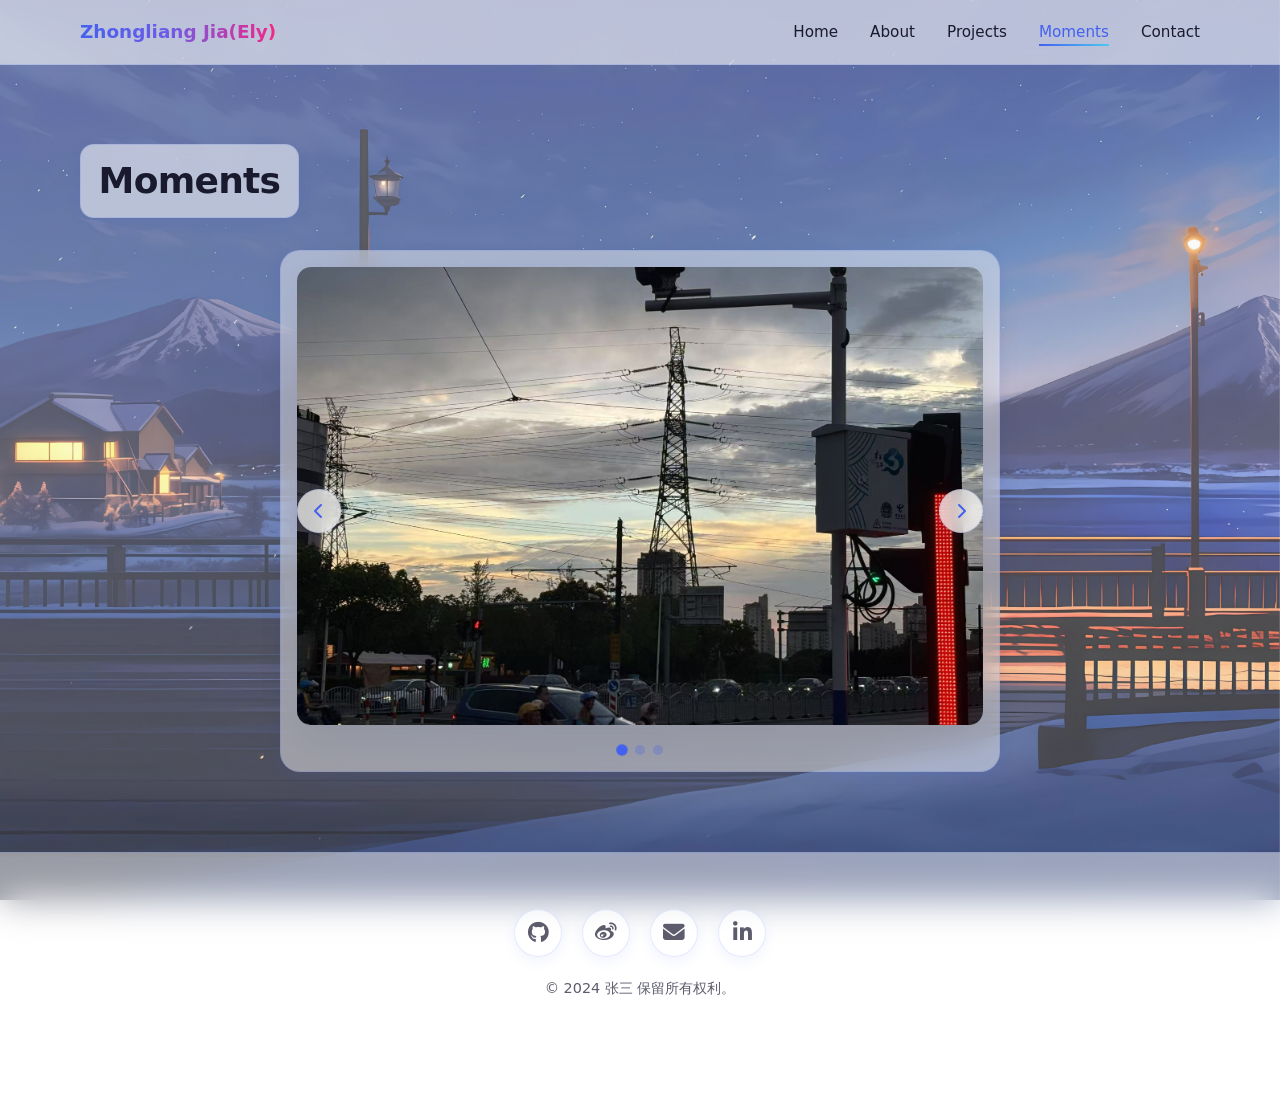
==== moments.html @ 8634ba76 "Add files via upload" ====
<!DOCTYPE html>
<html lang="zh-CN">
<head>
  <meta charset="UTF-8" />
  <meta name="viewport" content="width=device-width, initial-scale=1.0" />
  <title>我的瞬间 — 张三</title>
  <link rel="stylesheet" href="https://cdnjs.cloudflare.com/ajax/libs/font-awesome/6.5.1/css/all.min.css" crossorigin="anonymous" />
  <link rel="stylesheet" href="styles.css" />
</head>
<body>
  <header class="site-header" id="top">
    <nav class="nav-bar" aria-label="Main navigation">
      <a href="index.html" class="nav-brand">Zhongliang Jia(Ely)</a>
      <button type="button" class="nav-toggle" aria-expanded="false" aria-controls="nav-menu" aria-label="Open menu">
        <span class="nav-toggle-bar"></span>
        <span class="nav-toggle-bar"></span>
        <span class="nav-toggle-bar"></span>
      </button>
      <ul class="nav-links" id="nav-menu">
        <li><a href="index.html" class="nav-link">Home</a></li>
        <li><a href="about.html" class="nav-link">About</a></li>
        <li><a href="portfolio.html" class="nav-link">Projects</a></li>
        <li><a href="moments.html" class="nav-link" aria-current="page">Moments</a></li>
        <li><a href="contact.html" class="nav-link">Contact</a></li>
      </ul>
    </nav>
  </header>

  <main>
    <section class="section moments" id="moments" aria-labelledby="moments-title">
      <div class="container">
        <h2 id="moments-title" class="section-title reveal">Moments</h2>
        <div class="carousel reveal" data-carousel aria-roledescription="carousel">
          <div class="carousel-viewport">
            <div class="carousel-track" data-track>
              <figure class="carousel-slide is-active">
                <img src="瞬间1.jpg" alt="Moment 1" width="600" height="400" decoding="async" fetchpriority="high" />
              </figure>
              <figure class="carousel-slide">
                <img src="瞬间2.jpg" alt="Moment 2" width="600" height="400" loading="lazy" decoding="async" />
              </figure>
              <figure class="carousel-slide">
                <img src="瞬间3.jpg" alt="Moment 3" width="600" height="400" loading="lazy" decoding="async" />
              </figure>
            </div>
          </div>
          <button type="button" class="carousel-btn carousel-prev" data-carousel-prev aria-label="上一张">
            <i class="fa-solid fa-chevron-left" aria-hidden="true"></i>
          </button>
          <button type="button" class="carousel-btn carousel-next" data-carousel-next aria-label="下一张">
            <i class="fa-solid fa-chevron-right" aria-hidden="true"></i>
          </button>
          <div class="carousel-dots" data-carousel-dots role="tablist" aria-label="选择幻灯片"></div>
        </div>
      </div>
    </section>
  </main>

  <footer class="site-footer" id="contact">
    <div class="container footer-inner">
      <div class="social-links reveal">
        <a href="#" class="social-link" aria-label="GitHub"><i class="fa-brands fa-github" aria-hidden="true"></i></a>
        <a href="#" class="social-link" aria-label="微博"><i class="fa-brands fa-weibo" aria-hidden="true"></i></a>
        <a href="#" class="social-link" aria-label="邮箱"><i class="fa-solid fa-envelope" aria-hidden="true"></i></a>
        <a href="#" class="social-link" aria-label="LinkedIn"><i class="fa-brands fa-linkedin-in" aria-hidden="true"></i></a>
      </div>
      <p class="copyright">© 2024 张三 保留所有权利。</p>
    </div>
    <button type="button" class="back-to-top" id="backToTop" aria-label="回到顶部">
      <i class="fa-solid fa-arrow-up" aria-hidden="true"></i>
    </button>
  </footer>

  <script src="script.js"></script>
</body>
</html>
---- styles.css ----
/* ============================================
   个人主页 — 全局变量与基础样式
   ============================================ */
:root {
  --color-primary: #4361ee;
  --color-accent: #f72585;
  --color-accent-2: #4cc9f0;
  --color-text: #1a1a2e;
  --color-text-muted: #5c5c6d;
  --color-bg-start: #f8f9ff;
  --color-bg-end: #eef2ff;
  /* 半透明内容底（毛玻璃）；纯色卡片请改用此变量 */
  --color-card: rgba(255, 255, 255, 0.62);
  --glass-border: rgba(67, 97, 238, 0.14);
  --glass-blur: blur(14px);
  /* 全页背景图（雨天窗景等） */
  --page-bg-image: url("背景2.png");
  --shadow-sm: 0 4px 14px rgba(67, 97, 238, 0.08);
  --shadow-md: 0 12px 40px rgba(26, 26, 46, 0.1);
  --radius: 14px;
  --header-h: 64px;
  --font-sans: "Segoe UI", system-ui, -apple-system, BlinkMacSystemFont, sans-serif;
  --transition: 0.35s cubic-bezier(0.4, 0, 0.2, 1);
}

*,
*::before,
*::after {
  box-sizing: border-box;
}

html {
  scroll-behavior: smooth;
}

/* 底层：固定全屏背景图 */
body::before {
  content: "";
  position: fixed;
  inset: 0;
  z-index: -2;
  background-image: var(--page-bg-image);
  background-size: cover;
  background-position: center;
  background-repeat: no-repeat;
}

/* 浅色渐变遮罩：略提亮前景，背景图更透出来；若正文偏淡可再微调 */
body::after {
  content: "";
  position: fixed;
  inset: 0;
  z-index: -1;
  pointer-events: none;
  background: linear-gradient(
    165deg,
    rgba(248, 249, 255, 0.32) 0%,
    rgba(238, 242, 255, 0.26) 45%,
    rgba(255, 255, 255, 0.18) 100%
  );
}

body {
  margin: 0;
  font-family: var(--font-sans);
  font-size: 1rem;
  line-height: 1.65;
  color: var(--color-text);
  background: transparent;
  padding-top: var(--header-h);
  min-height: 100vh;
}

img {
  max-width: 100%;
  height: auto;
  display: block;
}

a {
  color: var(--color-primary);
  text-decoration: none;
}

a:hover {
  text-decoration: underline;
}

.container {
  width: min(1120px, 92vw);
  margin-inline: auto;
}

.section {
  padding: clamp(3rem, 8vw, 5rem) 0;
}

.section-title {
  font-size: clamp(1.75rem, 4vw, 2.25rem);
  font-weight: 700;
  margin: 0 0 2rem;
  color: var(--color-text);
  letter-spacing: -0.02em;
  display: inline-block;
  padding: 0.4rem 1.1rem;
  background: rgba(255, 255, 255, 0.55);
  backdrop-filter: var(--glass-blur);
  -webkit-backdrop-filter: var(--glass-blur);
  border-radius: var(--radius);
  border: 1px solid var(--glass-border);
  box-shadow: var(--shadow-sm);
}

/* ========== 卡片（半透明 + 毛玻璃） ========== */
.card {
  background: var(--color-card);
  backdrop-filter: var(--glass-blur);
  -webkit-backdrop-filter: var(--glass-blur);
  border-radius: var(--radius);
  box-shadow: var(--shadow-sm);
  padding: clamp(1.25rem, 4vw, 2rem);
  border: 1px solid var(--glass-border);
}

/* ========== A. 固定导航栏 ========== */
.site-header {
  position: fixed;
  top: 0;
  left: 0;
  right: 0;
  z-index: 1000;
  background: rgba(255, 255, 255, 0.58);
  backdrop-filter: blur(16px);
  -webkit-backdrop-filter: blur(16px);
  border-bottom: 1px solid var(--glass-border);
}

.nav-bar {
  width: min(1120px, 92vw);
  margin: 0 auto;
  height: var(--header-h);
  display: flex;
  align-items: center;
  justify-content: space-between;
}

.nav-brand {
  font-weight: 700;
  font-size: 1.15rem;
  text-decoration: none;
  background: linear-gradient(100deg, var(--color-primary) 0%, #6c5ce7 45%, var(--color-accent) 100%);
  -webkit-background-clip: text;
  background-clip: text;
  color: transparent;
  -webkit-text-fill-color: transparent;
}

.nav-brand:hover {
  background: linear-gradient(100deg, var(--color-accent) 0%, var(--color-primary) 100%);
  -webkit-background-clip: text;
  background-clip: text;
  color: transparent;
  -webkit-text-fill-color: transparent;
  text-decoration: none;
}

.nav-links {
  list-style: none;
  margin: 0;
  padding: 0;
  display: flex;
  gap: clamp(0.75rem, 3vw, 2rem);
  align-items: center;
}

.nav-link {
  color: var(--color-text);
  font-weight: 500;
  font-size: 0.95rem;
  text-decoration: none;
  position: relative;
  padding: 0.35rem 0;
}

.nav-link::after {
  content: "";
  position: absolute;
  left: 0;
  bottom: 0;
  width: 0;
  height: 2px;
  background: linear-gradient(90deg, var(--color-primary), var(--color-accent-2));
  transition: width var(--transition);
}

.nav-link:hover {
  color: var(--color-primary);
  text-decoration: none;
}

.nav-link:hover::after {
  width: 100%;
}

.nav-link[aria-current="page"] {
  color: var(--color-primary);
}

.nav-link[aria-current="page"]::after {
  width: 100%;
}

/* 移动端菜单按钮 */
.nav-toggle {
  display: none;
  flex-direction: column;
  justify-content: center;
  gap: 6px;
  width: 44px;
  height: 44px;
  padding: 0;
  border: none;
  background: transparent;
  cursor: pointer;
  border-radius: 8px;
}

.nav-toggle-bar {
  display: block;
  width: 22px;
  height: 2px;
  background: var(--color-text);
  margin-inline: auto;
  transition: transform var(--transition), opacity var(--transition);
}

.nav-toggle[aria-expanded="true"] .nav-toggle-bar:nth-child(1) {
  transform: translateY(8px) rotate(45deg);
}

.nav-toggle[aria-expanded="true"] .nav-toggle-bar:nth-child(2) {
  opacity: 0;
}

.nav-toggle[aria-expanded="true"] .nav-toggle-bar:nth-child(3) {
  transform: translateY(-8px) rotate(-45deg);
}

@media (max-width: 768px) {
  .nav-toggle {
    display: flex;
  }

  .nav-links {
    position: fixed;
    top: var(--header-h);
    left: 0;
    right: 0;
    flex-direction: column;
    align-items: stretch;
    gap: 0;
    padding: 1rem;
    background: rgba(255, 255, 255, 0.62);
    backdrop-filter: blur(18px);
    -webkit-backdrop-filter: blur(18px);
    border-bottom: 1px solid var(--glass-border);
    box-shadow: var(--shadow-sm);
    transform: translateY(-120%);
    opacity: 0;
    visibility: hidden;
    transition: transform var(--transition), opacity var(--transition), visibility var(--transition);
  }

  .nav-links.is-open {
    transform: translateY(0);
    opacity: 1;
    visibility: visible;
  }

  .nav-links li {
    border-bottom: 1px solid rgba(0, 0, 0, 0.05);
  }

  .nav-links li:last-child {
    border-bottom: none;
  }

  .nav-link {
    display: block;
    padding: 1rem 0.5rem;
  }

  .nav-link::after {
    display: none;
  }
}

/* ========== B. 首屏：与参考图一致（左毛玻璃框 + 框外渐变条与 pill + 右白边头像） ========== */
.hero.section {
  /* 与顶栏、视口底都留出空隙，整体更靠视口中部 */
  padding-top: clamp(2.5rem, 7vw, 4.5rem);
  padding-bottom: clamp(2.5rem, 7vw, 4.5rem);
}

.hero-inner {
  display: flex;
  flex-direction: column;
  align-items: center;
  justify-content: center;
  gap: clamp(1.5rem, 4vw, 2.25rem);
  min-height: calc(100vh - var(--header-h) - clamp(5rem, 12vw, 8rem));
}

.hero-left {
  display: contents;
}

.hero-text {
  order: 1;
  width: 100%;
}

.hero-visual {
  order: 2;
}

.hero-tags {
  order: 3;
  width: 100%;
}

@media (min-width: 900px) {
  .hero-inner {
    display: grid;
    grid-template-columns: minmax(0, 1.15fr) auto;
    gap: 0;
    column-gap: clamp(1.5rem, 4vw, 2.75rem);
    align-items: start;
    align-content: center;
    justify-content: center;
  }

  .hero-left {
    display: flex;
    flex-direction: column;
    align-items: stretch;
    gap: clamp(1.5rem, 3.8vw, 2.35rem);
    grid-column: 1;
    grid-row: 1;
    order: unset;
    width: auto;
  }

  .hero-text,
  .hero-tags {
    order: unset;
    width: auto;
  }

  .hero-visual {
    grid-column: 2;
    grid-row: 1;
    order: unset;
    justify-self: end;
  }
}

.hero-title {
  font-size: clamp(2.25rem, 5.5vw, 3.25rem);
  font-weight: 800;
  line-height: 1.15;
  margin: 0 0 1rem;
  letter-spacing: -0.03em;
}

.hero-title-intro,
.hero-title-name {
  display: block;
  background: linear-gradient(120deg, var(--color-primary) 0%, var(--color-accent) 55%, var(--color-accent-2) 100%);
  -webkit-background-clip: text;
  background-clip: text;
  color: transparent;
  -webkit-text-fill-color: transparent;
}

.hero-title-name {
  margin-top: 0.08em;
  white-space: nowrap;
  /* 相对玻璃框左内边距约空两个字母宽 */
  padding-left: 2ch;
  box-sizing: border-box;
}

.hero-subtitle {
  margin: 0;
  font-size: clamp(1.05rem, 2.2vw, 1.2rem);
  color: #000;
  font-weight: 400;
  max-width: 100%;
  line-height: 1.6;
  clear: both;
}

.hero-text {
  position: relative;
  /* 左右对称内边距；用 float 排版 CV 按钮，避免整列右侧被腾空 */
  padding: clamp(2.15rem, 5vw, 3rem) clamp(1.35rem, 3.2vw, 1.85rem) clamp(2.35rem, 5.2vw, 3.1rem);
  overflow: auto;
  border-radius: var(--radius);
  background: linear-gradient(
    165deg,
    rgba(255, 255, 255, 0.58) 0%,
    rgba(255, 255, 255, 0.44) 48%,
    rgba(248, 250, 255, 0.52) 100%
  );
  backdrop-filter: var(--glass-blur);
  -webkit-backdrop-filter: var(--glass-blur);
  border: 1px solid var(--glass-border);
  box-shadow:
    var(--shadow-sm),
    0 14px 36px rgba(67, 97, 238, 0.07),
    inset 0 1px 0 rgba(255, 255, 255, 0.72);
}

.hero-cv-btn {
  float: right;
  position: relative;
  z-index: 2;
  display: inline-flex;
  align-items: center;
  gap: 0.4rem;
  margin: 0 0 0.5rem 0.75rem;
  padding: 0.42rem 0.85rem;
  font-size: clamp(0.68rem, 1.85vw, 0.8rem);
  font-weight: 600;
  letter-spacing: 0.02em;
  color: #fff;
  text-decoration: none;
  white-space: nowrap;
  background: linear-gradient(125deg, var(--color-primary) 0%, #5b4fd4 45%, var(--color-accent) 100%);
  border-radius: 999px;
  border: 1px solid rgba(255, 255, 255, 0.35);
  box-shadow: 0 4px 16px rgba(67, 97, 238, 0.28);
  transition: transform var(--transition), box-shadow var(--transition), filter var(--transition);
}

.hero-cv-btn:hover {
  color: #fff;
  text-decoration: none;
  transform: translateY(-2px);
  box-shadow: 0 8px 24px rgba(67, 97, 238, 0.35);
  filter: brightness(1.05);
}

.hero-cv-btn:focus-visible {
  outline: 2px solid var(--color-accent-2);
  outline-offset: 3px;
}

.hero-cv-btn i {
  font-size: 1.15em;
  opacity: 0.95;
}

/* 上沿：居中渐变条（略短于内容区，比全宽短一截） */
.hero-text::before {
  content: "";
  position: absolute;
  top: clamp(0.75rem, 2vw, 1rem);
  left: 50%;
  transform: translateX(-50%);
  width: min(10.5rem, 56%);
  height: 4px;
  border-radius: 999px;
  background: linear-gradient(
    90deg,
    transparent 0%,
    var(--color-primary) 15%,
    var(--color-accent) 50%,
    var(--color-accent-2) 85%,
    transparent 100%
  );
  opacity: 0.88;
  pointer-events: none;
}

/* 下沿：更细、更短的渐隐线，与顶条区分、无几何图形 */
.hero-text::after {
  content: "";
  position: absolute;
  bottom: clamp(1rem, 2.2vw, 1.3rem);
  left: 50%;
  transform: translateX(-50%);
  width: min(6.5rem, 42%);
  height: 2px;
  border-radius: 999px;
  background: linear-gradient(
    90deg,
    transparent 0%,
    rgba(67, 97, 238, 0.35) 35%,
    rgba(247, 37, 133, 0.3) 65%,
    transparent 100%
  );
  opacity: 0.75;
  pointer-events: none;
}

.hero-tags {
  position: relative;
  padding-top: 0;
}

.hero-tags::before {
  content: "";
  display: block;
  width: 100%;
  height: 3px;
  margin: 0 auto 0.55rem;
  border-radius: 999px;
  background: linear-gradient(
    90deg,
    var(--color-primary) 0%,
    var(--color-accent) 50%,
    var(--color-accent-2) 100%
  );
  opacity: 0.9;
}

@media (min-width: 900px) {
  .hero-tags::before {
    margin: 0 0 0.55rem;
  }
}

.hero-tag-list {
  list-style: none;
  margin: 0;
  padding: 0;
  display: flex;
  flex-wrap: wrap;
  gap: 0.5rem 0.65rem;
  justify-content: center;
}

@media (min-width: 900px) {
  .hero-tag-list {
    justify-content: flex-start;
  }
}

/* 渐变条下：浅底圆角条 + 左侧色条（与参考图一致） */
.hero-tag {
  display: inline-flex;
  align-items: center;
  gap: 0.45rem;
  padding: 0.5rem 1rem 0.5rem 0.85rem;
  font-size: clamp(0.78rem, 2vw, 0.875rem);
  font-weight: 700;
  letter-spacing: 0.02em;
  color: #1a1a2e;
  background: rgba(248, 249, 252, 0.92);
  border: 1px solid rgba(26, 26, 46, 0.08);
  border-radius: 12px;
  box-shadow: 0 1px 3px rgba(0, 0, 0, 0.06);
}

.hero-tag-accent {
  display: block;
  width: 4px;
  height: 1.1em;
  border-radius: 2px;
  flex-shrink: 0;
  background: var(--color-primary);
}

.hero-tag:nth-child(2) .hero-tag-accent {
  background: var(--color-accent);
}

.hero-tag:nth-child(3) .hero-tag-accent {
  background: var(--color-accent-2);
}

.hero-visual {
  display: flex;
  justify-content: center;
  align-items: flex-start;
}

@media (min-width: 900px) {
  .hero-visual {
    justify-content: flex-end;
  }
}

.hero .avatar {
  width: clamp(220px, 42vw, 260px);
  height: clamp(300px, 58vw, 360px);
  border-radius: var(--radius);
  display: block;
  object-fit: cover;
  object-position: center center;
  box-shadow: var(--shadow-md);
  border: 4px solid rgba(255, 255, 255, 0.85);
}

.avatar {
  width: clamp(220px, 42vw, 260px);
  height: clamp(300px, 58vw, 360px);
  border-radius: var(--radius);
  display: block;
  object-fit: cover;
  object-position: center center;
  box-shadow: var(--shadow-md);
  border: 4px solid rgba(255, 255, 255, 0.85);
}

/* ========== 首页 · Today's Weather（左下文案区） ========== */
.home-weather {
  padding-top: clamp(1.5rem, 4vw, 2.5rem);
  padding-bottom: clamp(3rem, 10vw, 5rem);
}

.home-weather-inner {
  max-width: min(520px, 100%);
  margin-right: auto;
}

.home-weather-head {
  position: relative;
  margin: 0 0 1.25rem;
  padding-bottom: 0.5rem;
}

.home-weather-title {
  margin: 0;
  font-size: clamp(2rem, 5.5vw, 3.35rem);
  font-weight: 800;
  line-height: 1.05;
  letter-spacing: -0.03em;
  color: #fff;
  text-shadow: 0 2px 28px rgba(0, 0, 0, 0.45);
}

.home-weather-script {
  margin: 0;
  position: absolute;
  left: clamp(0.5rem, 2vw, 1.25rem);
  bottom: -0.85rem;
  font-family: "Great Vibes", "Brush Script MT", cursive;
  font-size: clamp(2.25rem, 5vw, 3.25rem);
  font-weight: 400;
  line-height: 1;
  color: #f3e7a8;
  text-shadow: 0 2px 18px rgba(0, 0, 0, 0.35);
  transform: rotate(-5deg);
  pointer-events: none;
}

.home-weather-quote {
  margin: 1.75rem 0 0;
  font-family: "Cormorant Garamond", "Times New Roman", Times, serif;
  font-size: clamp(1.05rem, 2.4vw, 1.35rem);
  font-style: italic;
  font-weight: 400;
  line-height: 1.55;
  color: rgba(255, 255, 255, 0.92);
  text-shadow: 0 1px 16px rgba(0, 0, 0, 0.4);
}

/* ========== C. 关于我 ========== */
.about {
  position: relative;
  isolation: isolate;
}

.about::before,
.about::after {
  content: "";
  position: absolute;
  border-radius: 50%;
  filter: blur(72px);
  opacity: 0.38;
  z-index: -1;
  pointer-events: none;
}

.about::before {
  width: min(440px, 72vw);
  height: min(440px, 72vw);
  background: radial-gradient(circle, rgba(247, 37, 133, 0.42) 0%, transparent 68%);
  top: -12%;
  right: -14%;
}

.about::after {
  width: min(400px, 65vw);
  height: min(400px, 65vw);
  background: radial-gradient(circle, rgba(67, 97, 238, 0.38) 0%, transparent 68%);
  bottom: 0;
  left: -16%;
}

@media (prefers-reduced-motion: no-preference) {
  .about::before {
    animation: about-blob-drift 20s ease-in-out infinite alternate;
  }

  .about::after {
    animation: about-blob-drift 26s ease-in-out infinite alternate-reverse;
  }
}

@keyframes about-blob-drift {
  from {
    transform: translate(0, 0) scale(1);
  }

  to {
    transform: translate(22px, -16px) scale(1.06);
  }
}

.about-inner {
  display: flex;
  flex-direction: column;
  gap: clamp(1.5rem, 4vw, 2.25rem);
}

.about-page-head {
  text-align: center;
  max-width: 36rem;
  margin-inline: auto;
}

.about-page-title {
  margin-bottom: 0.65rem;
}

.about-tagline {
  margin: 0 0 1.1rem;
  font-size: clamp(1rem, 2.4vw, 1.12rem);
  line-height: 1.55;
  color: var(--color-text-muted);
}

.about-badges {
  list-style: none;
  margin: 0;
  padding: 0;
  display: flex;
  flex-wrap: wrap;
  gap: 0.5rem;
  justify-content: center;
}

.about-badges li {
  padding: 0.35rem 0.85rem;
  font-size: 0.82rem;
  font-weight: 700;
  letter-spacing: 0.02em;
  border-radius: 999px;
  border: 1px solid var(--glass-border);
  background: rgba(255, 255, 255, 0.55);
  backdrop-filter: blur(10px);
  -webkit-backdrop-filter: blur(10px);
  box-shadow: 0 2px 10px rgba(67, 97, 238, 0.06);
}

.about-badges li:nth-child(3n + 1) {
  color: #3d4ec9;
  background: linear-gradient(135deg, rgba(67, 97, 238, 0.14), rgba(255, 255, 255, 0.5));
}

.about-badges li:nth-child(3n + 2) {
  color: #c2185b;
  background: linear-gradient(135deg, rgba(247, 37, 133, 0.12), rgba(255, 255, 255, 0.52));
}

.about-badges li:nth-child(3n + 3) {
  color: #0d8cba;
  background: linear-gradient(135deg, rgba(76, 201, 240, 0.16), rgba(255, 255, 255, 0.5));
}

.about-grid {
  display: grid;
  grid-template-columns: 1fr;
  gap: clamp(1.25rem, 3vw, 2rem);
}

@media (min-width: 800px) {
  .about-grid {
    grid-template-columns: 1fr 1fr;
  }
}

.about-panel {
  position: relative;
  overflow: hidden;
  transition: transform var(--transition), box-shadow var(--transition);
}

.about-panel::before {
  content: "";
  position: absolute;
  top: 0;
  left: 0;
  right: 0;
  height: 4px;
  background: linear-gradient(90deg, var(--color-primary), var(--color-accent-2), var(--color-accent));
  border-radius: var(--radius) var(--radius) 0 0;
  opacity: 0.92;
}

@media (hover: hover) and (pointer: fine) {
  .about-panel:hover {
    transform: translateY(-4px);
    box-shadow: var(--shadow-md);
  }
}

.about-panel-label {
  margin: 0 0 0.85rem;
  font-size: 0.78rem;
  font-weight: 800;
  letter-spacing: 0.14em;
  text-transform: uppercase;
  color: var(--color-primary);
}

.about-facts {
  margin: 0;
  display: flex;
  flex-direction: column;
  gap: 0;
}

.about-fact {
  display: grid;
  grid-template-columns: minmax(0, 12rem) 1fr;
  column-gap: clamp(0.75rem, 2.5vw, 1.35rem);
  align-items: start;
}

.about-fact dt,
.about-fact dd {
  margin: 0;
  padding: 0.7rem 0;
  border-bottom: 1px solid var(--glass-border);
  font-size: 0.95rem;
  line-height: 1.45;
}

.about-fact dt {
  display: flex;
  align-items: flex-start;
  gap: 0.55rem;
  font-weight: 600;
  color: var(--color-text);
}

.about-fact-icon {
  display: inline-flex;
  align-items: center;
  justify-content: center;
  width: 2rem;
  height: 2rem;
  flex-shrink: 0;
  margin-top: 0.06rem;
  border-radius: 10px;
  font-size: 0.82rem;
  color: var(--color-primary);
  background: linear-gradient(145deg, rgba(67, 97, 238, 0.14), rgba(76, 201, 240, 0.2));
  border: 1px solid rgba(67, 97, 238, 0.12);
}

.about-fact dd {
  color: var(--color-text-muted);
}

.about-fact:first-child dt,
.about-fact:first-child dd {
  padding-top: 0;
}

.about-fact:last-child dt,
.about-fact:last-child dd {
  border-bottom: none;
  padding-bottom: 0;
}

.about-text.reveal:not(.is-visible) .about-fact {
  opacity: 0;
  transform: translateY(14px);
}

.about-text.reveal.is-visible .about-fact {
  opacity: 1;
  transform: translateY(0);
  transition: opacity 0.55s cubic-bezier(0.4, 0, 0.2, 1), transform 0.55s cubic-bezier(0.4, 0, 0.2, 1);
}

.about-text.reveal.is-visible .about-fact:nth-child(1) {
  transition-delay: 0.04s;
}

.about-text.reveal.is-visible .about-fact:nth-child(2) {
  transition-delay: 0.1s;
}

.about-text.reveal.is-visible .about-fact:nth-child(3) {
  transition-delay: 0.16s;
}

.about-text.reveal.is-visible .about-fact:nth-child(4) {
  transition-delay: 0.22s;
}

.about-text.reveal.is-visible .about-fact:nth-child(5) {
  transition-delay: 0.28s;
}

@media (prefers-reduced-motion: reduce) {
  .about-text .about-fact {
    opacity: 1;
    transform: none;
    transition: none;
  }
}

@media (max-width: 520px) {
  .about-fact {
    grid-template-columns: 1fr;
  }

  .about-fact dt {
    padding-bottom: 0.2rem;
    border-bottom: none;
    padding-top: 0.55rem;
  }

  .about-fact:first-child dt {
    padding-top: 0;
  }

  .about-fact dd {
    padding-top: 0;
    padding-bottom: 0.65rem;
  }

  .about-fact:not(:last-child) dd {
    border-bottom: 1px solid var(--glass-border);
  }

  .about-fact:last-child dd {
    border-bottom: none;
    padding-bottom: 0;
  }
}

.skills-heading {
  margin: 0 0 0.4rem;
  font-size: 1.1rem;
  color: var(--color-text);
}

.skills-lede {
  margin: 0 0 1rem;
  font-size: 0.88rem;
  line-height: 1.5;
  color: var(--color-text-muted);
}

.skill-tags {
  list-style: none;
  margin: 0;
  padding: 0;
  display: flex;
  flex-wrap: wrap;
  gap: 0.65rem;
}

.skill-tags li {
  display: inline-flex;
  align-items: center;
  gap: 0.45rem;
  padding: 0.5rem 0.9rem;
  background: linear-gradient(135deg, rgba(67, 97, 238, 0.12), rgba(76, 201, 240, 0.16));
  backdrop-filter: blur(8px);
  -webkit-backdrop-filter: blur(8px);
  border-radius: 999px;
  font-size: 0.9rem;
  font-weight: 600;
  color: var(--color-text);
  border: 1px solid var(--glass-border);
  transition: transform 0.25s ease, box-shadow 0.25s ease;
}

.skill-tags li:nth-child(4n + 2) {
  background: linear-gradient(135deg, rgba(247, 37, 133, 0.1), rgba(76, 201, 240, 0.14));
  border-color: rgba(247, 37, 133, 0.15);
}

.skill-tags li:nth-child(4n + 3) {
  background: linear-gradient(135deg, rgba(76, 201, 240, 0.16), rgba(67, 97, 238, 0.1));
}

.skill-tags li:nth-child(4n + 4) {
  background: linear-gradient(135deg, rgba(255, 255, 255, 0.55), rgba(67, 97, 238, 0.08));
}

@media (hover: hover) and (pointer: fine) {
  .skill-tags li:hover {
    transform: translateY(-2px) rotate(-0.5deg);
    box-shadow: 0 8px 22px rgba(67, 97, 238, 0.12);
  }

  .skill-tags li:nth-child(even):hover {
    transform: translateY(-2px) rotate(0.5deg);
  }
}

.skill-icon {
  font-size: 1.1rem;
  line-height: 1;
}

.about-quip {
  display: flex;
  align-items: flex-start;
  gap: 0.85rem;
  max-width: 42rem;
  margin-inline: auto;
  padding: clamp(1rem, 3vw, 1.25rem) clamp(1.15rem, 3vw, 1.5rem);
}

.about-quip-emoji {
  font-size: 1.5rem;
  line-height: 1;
  flex-shrink: 0;
  filter: drop-shadow(0 2px 6px rgba(247, 37, 133, 0.25));
}

.about-quip-text {
  margin: 0;
  font-size: 0.95rem;
  line-height: 1.55;
  color: var(--color-text-muted);
}

.about-quip-text strong {
  color: var(--color-text);
  font-weight: 700;
}

/* ========== D. 轮播 ========== */
.moments .carousel {
  position: relative;
  max-width: 720px;
  margin: 0 auto;
  padding: clamp(0.75rem, 2vw, 1rem);
  background: rgba(255, 255, 255, 0.45);
  backdrop-filter: var(--glass-blur);
  -webkit-backdrop-filter: var(--glass-blur);
  border-radius: calc(var(--radius) + 6px);
  border: 1px solid var(--glass-border);
  box-shadow: var(--shadow-sm);
}

.carousel-viewport {
  overflow: hidden;
  border-radius: var(--radius);
  box-shadow: var(--shadow-md);
  background: rgba(255, 255, 255, 0.35);
  backdrop-filter: blur(6px);
  -webkit-backdrop-filter: blur(6px);
}

/* 轨道总宽 = 幻灯片数量 × 100%（相对视口容器），每张占轨道的 1/n，保证 transform 百分比与 JS 一致 */
.carousel-track {
  display: flex;
  width: 300%;
  transition: transform 0.5s cubic-bezier(0.4, 0, 0.2, 1);
}

.carousel-slide {
  flex: 0 0 auto;
  width: 33.333333%;
  margin: 0;
}

.carousel-slide img {
  width: 100%;
  aspect-ratio: 3 / 2;
  object-fit: cover;
}

.carousel-btn {
  position: absolute;
  top: 50%;
  transform: translateY(-50%);
  width: 44px;
  height: 44px;
  border-radius: 50%;
  border: 1px solid var(--glass-border);
  background: rgba(255, 255, 255, 0.72);
  backdrop-filter: blur(8px);
  -webkit-backdrop-filter: blur(8px);
  color: var(--color-primary);
  cursor: pointer;
  box-shadow: var(--shadow-sm);
  display: flex;
  align-items: center;
  justify-content: center;
  font-size: 1rem;
  transition: background var(--transition), color var(--transition), transform 0.2s ease;
  z-index: 2;
}

.carousel-btn:hover {
  background: var(--color-primary);
  color: #fff;
}

.carousel-btn:active {
  transform: translateY(-50%) scale(0.96);
}

.carousel-prev {
  left: clamp(0.5rem, 2vw, 1rem);
}

.carousel-next {
  right: clamp(0.5rem, 2vw, 1rem);
}

.carousel-dots {
  display: flex;
  justify-content: center;
  gap: 0.5rem;
  margin-top: 1.25rem;
}

.carousel-dot {
  width: 10px;
  height: 10px;
  border-radius: 50%;
  border: none;
  padding: 0;
  background: rgba(67, 97, 238, 0.25);
  cursor: pointer;
  transition: background var(--transition), transform 0.2s ease;
}

.carousel-dot.is-active {
  background: var(--color-primary);
  transform: scale(1.15);
}

.carousel-dot:hover {
  background: var(--color-accent);
}

/* ========== E. 作品集网格 ========== */
.portfolio-grid {
  display: grid;
  grid-template-columns: 1fr;
  gap: clamp(1.25rem, 3vw, 1.75rem);
}

@media (min-width: 600px) {
  .portfolio-grid {
    grid-template-columns: repeat(2, 1fr);
  }
}

@media (min-width: 960px) {
  .portfolio-grid {
    grid-template-columns: repeat(3, 1fr);
  }
}

.project-card {
  display: flex;
  flex-direction: column;
  transition: transform var(--transition), box-shadow var(--transition);
}

.project-card:hover {
  transform: translateY(-4px);
  box-shadow: var(--shadow-md);
}

.project-thumb {
  height: 160px;
  border-radius: calc(var(--radius) - 6px);
  background: linear-gradient(135deg, rgba(67, 97, 238, 0.15), rgba(247, 37, 133, 0.12));
  margin: -0.25rem -0.25rem 1rem;
  background-image:
    linear-gradient(135deg, rgba(67, 97, 238, 0.2), rgba(76, 201, 240, 0.15)),
    repeating-linear-gradient(
      -45deg,
      transparent,
      transparent 8px,
      rgba(255, 255, 255, 0.35) 8px,
      rgba(255, 255, 255, 0.35) 9px
    );
}

.project-title {
  margin: 0 0 0.5rem;
  font-size: 1.15rem;
}

.project-desc {
  margin: 0 0 1.25rem;
  flex: 1;
  color: var(--color-text-muted);
  font-size: 0.95rem;
}

.btn {
  display: inline-flex;
  align-items: center;
  justify-content: center;
  padding: 0.55rem 1.15rem;
  border-radius: 999px;
  font-weight: 600;
  font-size: 0.9rem;
  text-decoration: none;
  transition: background var(--transition), color var(--transition), border-color var(--transition);
}

.btn-outline {
  border: 2px solid var(--color-primary);
  color: var(--color-primary);
  align-self: flex-start;
}

.btn-outline:hover {
  background: var(--color-primary);
  color: #fff;
  text-decoration: none;
}

/* ========== Contact page ========== */
.contact-page {
  position: relative;
  isolation: isolate;
}

.contact-page::before,
.contact-page::after {
  content: "";
  position: absolute;
  border-radius: 50%;
  filter: blur(72px);
  opacity: 0.34;
  z-index: -1;
  pointer-events: none;
}

.contact-page::before {
  width: min(400px, 70vw);
  height: min(400px, 70vw);
  background: radial-gradient(circle, rgba(76, 201, 240, 0.42) 0%, transparent 68%);
  top: -8%;
  left: -12%;
}

.contact-page::after {
  width: min(380px, 65vw);
  height: min(380px, 65vw);
  background: radial-gradient(circle, rgba(247, 37, 133, 0.32) 0%, transparent 68%);
  bottom: 5%;
  right: -10%;
}

@media (prefers-reduced-motion: no-preference) {
  .contact-page::before {
    animation: about-blob-drift 24s ease-in-out infinite alternate-reverse;
  }

  .contact-page::after {
    animation: about-blob-drift 19s ease-in-out infinite alternate;
  }
}

.contact-inner {
  display: flex;
  flex-direction: column;
  gap: clamp(1.75rem, 4vw, 2.5rem);
}

.contact-page-head {
  text-align: center;
  max-width: 40rem;
  margin-inline: auto;
}

.contact-page-title {
  margin-bottom: 0.65rem;
}

.contact-tagline {
  margin: 0;
  font-size: clamp(1rem, 2.4vw, 1.12rem);
  line-height: 1.55;
  color: var(--color-text-muted);
}

.contact-channels {
  list-style: none;
  margin: 0;
  padding: 0;
  display: grid;
  grid-template-columns: repeat(auto-fill, minmax(min(100%, 17rem), 1fr));
  gap: clamp(1rem, 2.5vw, 1.35rem);
}

.contact-channels > li {
  display: flex;
  min-width: 0;
}

.contact-channel {
  display: flex;
  flex-direction: column;
  flex: 1;
  width: 100%;
  gap: 0.35rem;
  min-height: 10.5rem;
  text-align: left;
  transition: transform var(--transition), box-shadow var(--transition);
}

.contact-channel-top {
  display: flex;
  align-items: center;
  gap: 0.75rem;
  margin-bottom: 0.15rem;
}

.contact-channel-icon {
  display: inline-flex;
  align-items: center;
  justify-content: center;
  width: 2.5rem;
  height: 2.5rem;
  flex-shrink: 0;
  border-radius: 12px;
  font-size: 1.05rem;
  color: var(--color-primary);
  background: linear-gradient(145deg, rgba(67, 97, 238, 0.14), rgba(76, 201, 240, 0.2));
  border: 1px solid rgba(67, 97, 238, 0.12);
}

.contact-channels > li:nth-child(3n + 2) .contact-channel-icon {
  color: #c2185b;
  background: linear-gradient(145deg, rgba(247, 37, 133, 0.12), rgba(76, 201, 240, 0.14));
  border-color: rgba(247, 37, 133, 0.12);
}

.contact-channels > li:nth-child(3n + 3) .contact-channel-icon {
  color: #0d8cba;
  background: linear-gradient(145deg, rgba(76, 201, 240, 0.18), rgba(67, 97, 238, 0.1));
  border-color: rgba(76, 201, 240, 0.2);
}

.contact-channel-title {
  margin: 0;
  font-size: 1.05rem;
  font-weight: 700;
  color: var(--color-text);
}

.contact-channel-meta {
  margin: 0 0 0.35rem;
  font-size: 0.72rem;
  font-weight: 700;
  letter-spacing: 0.08em;
  text-transform: uppercase;
  color: var(--color-text-muted);
  opacity: 0.9;
}

.contact-channel-link {
  margin-top: auto;
  align-self: flex-start;
  font-weight: 600;
  font-size: 0.92rem;
  word-break: break-word;
  line-height: 1.45;
  text-decoration: none;
  color: var(--color-primary);
  border-bottom: 1px solid transparent;
  transition: border-color 0.2s ease, color 0.2s ease;
}

.contact-channel-link:hover {
  border-bottom-color: rgba(67, 97, 238, 0.35);
  text-decoration: none;
}

.contact-channel-value {
  margin: auto 0 0;
  padding-top: 0.25rem;
  font-weight: 700;
  font-size: 1.08rem;
  letter-spacing: 0.03em;
  font-variant-numeric: tabular-nums;
  color: var(--color-text);
}

.contact-aside {
  max-width: 44rem;
  margin-inline: auto;
  width: 100%;
}

.contact-aside-inner {
  display: flex;
  align-items: flex-start;
  gap: 1rem;
}

.contact-aside-icon {
  display: inline-flex;
  align-items: center;
  justify-content: center;
  width: 2.75rem;
  height: 2.75rem;
  flex-shrink: 0;
  border-radius: 14px;
  font-size: 1.2rem;
  color: var(--color-primary);
  background: linear-gradient(145deg, rgba(67, 97, 238, 0.12), rgba(255, 255, 255, 0.45));
  border: 1px solid var(--glass-border);
}

.contact-aside-title {
  margin: 0 0 0.4rem;
  font-size: 1rem;
  font-weight: 700;
  color: var(--color-text);
}

.contact-aside-text {
  margin: 0;
  font-size: 0.92rem;
  line-height: 1.55;
  color: var(--color-text-muted);
}

@media (hover: hover) and (pointer: fine) {
  .contact-channel:hover {
    transform: translateY(-4px);
    box-shadow: var(--shadow-md);
  }
}

@media (max-width: 480px) {
  .contact-aside-inner {
    flex-direction: column;
    align-items: center;
    text-align: center;
  }
}

/* ========== F. 页脚与回到顶部 ========== */
.site-footer {
  position: relative;
  padding: clamp(2.5rem, 6vw, 3.5rem) 0 calc(2.5rem + 56px);
  background: rgba(255, 255, 255, 0.48);
  backdrop-filter: blur(18px);
  -webkit-backdrop-filter: blur(18px);
  border-top: 1px solid var(--glass-border);
}

.footer-inner {
  text-align: center;
}

.social-links {
  display: flex;
  justify-content: center;
  flex-wrap: wrap;
  gap: 1.25rem;
  margin-bottom: 1.25rem;
}

.social-link {
  display: inline-flex;
  align-items: center;
  justify-content: center;
  width: 48px;
  height: 48px;
  border-radius: 50%;
  font-size: 1.35rem;
  color: var(--color-text-muted);
  background: rgba(255, 255, 255, 0.55);
  backdrop-filter: blur(10px);
  -webkit-backdrop-filter: blur(10px);
  border: 1px solid var(--glass-border);
  box-shadow: var(--shadow-sm);
  text-decoration: none;
  transition: color var(--transition), transform 0.2s ease, box-shadow var(--transition);
}

.social-link:hover {
  color: var(--color-primary);
  transform: translateY(-3px);
  box-shadow: 0 8px 24px rgba(67, 97, 238, 0.2);
  text-decoration: none;
}

.social-link:nth-child(2):hover {
  color: var(--color-accent);
}

.social-link:nth-child(3):hover {
  color: var(--color-accent-2);
}

.copyright {
  margin: 0;
  font-size: 0.9rem;
  color: var(--color-text-muted);
}

.back-to-top {
  position: fixed;
  right: clamp(1rem, 4vw, 1.75rem);
  bottom: clamp(1rem, 4vw, 1.75rem);
  width: 48px;
  height: 48px;
  border-radius: 50%;
  border: none;
  background: var(--color-primary);
  color: #fff;
  cursor: pointer;
  box-shadow: 0 8px 28px rgba(67, 97, 238, 0.45);
  display: flex;
  align-items: center;
  justify-content: center;
  font-size: 1.1rem;
  z-index: 900;
  opacity: 0;
  visibility: hidden;
  transform: translateY(12px);
  transition: opacity var(--transition), visibility var(--transition), transform var(--transition), background var(--transition);
}

.back-to-top.is-visible {
  opacity: 1;
  visibility: visible;
  transform: translateY(0);
}

.back-to-top:hover {
  background: var(--color-accent);
}

.back-to-top:focus-visible {
  outline: 3px solid var(--color-accent-2);
  outline-offset: 3px;
}

/* ========== 滚动显现动画 ========== */
.reveal {
  opacity: 0;
  transform: translateY(28px);
  transition: opacity 0.7s cubic-bezier(0.4, 0, 0.2, 1), transform 0.7s cubic-bezier(0.4, 0, 0.2, 1);
}

.reveal.is-visible {
  opacity: 1;
  transform: translateY(0);
}

.reveal-delay {
  transition-delay: 0.12s;
}

.reveal-delay-2 {
  transition-delay: 0.24s;
}

@media (prefers-reduced-motion: reduce) {
  html {
    scroll-behavior: auto;
  }

  .about::before,
  .about::after,
  .contact-page::before,
  .contact-page::after {
    animation: none;
  }

  .reveal,
  .reveal.is-visible {
    opacity: 1;
    transform: none;
    transition: none;
  }

  .carousel-track {
    transition-duration: 0.01ms;
  }

  .back-to-top {
    transition: none;
  }
  .hero-chip,
  .hero-chip:hover {
    transition: none;
    transform: none;
  }

}
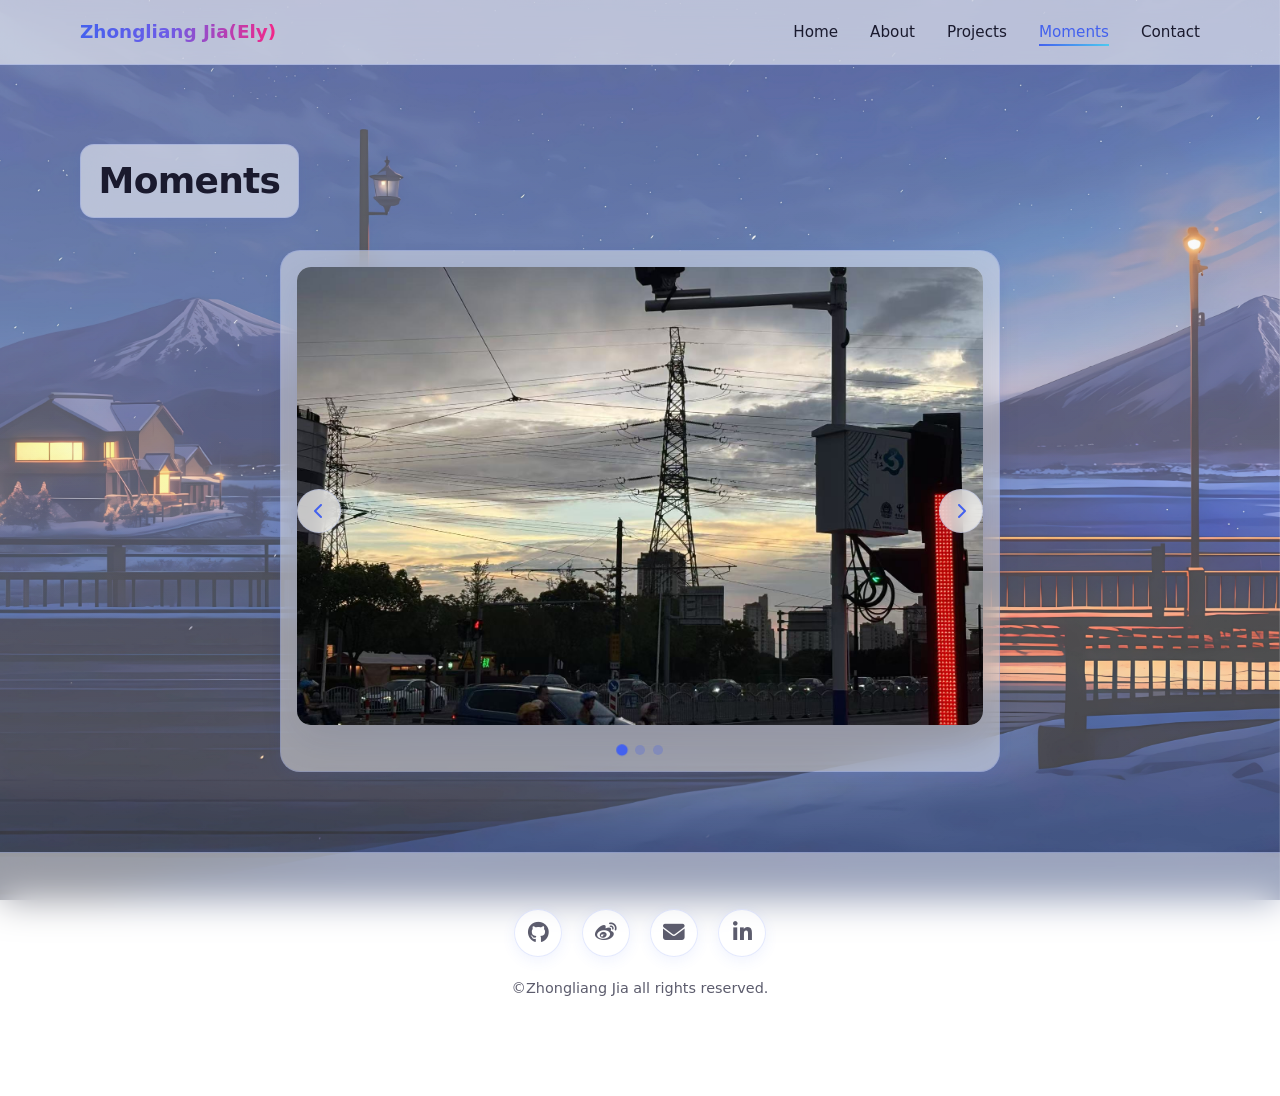
==== commit 68b60102: "Update moments.html" ====
--- a/moments.html
+++ b/moments.html
@@ -64,7 +64,7 @@
         <a href="#" class="social-link" aria-label="邮箱"><i class="fa-solid fa-envelope" aria-hidden="true"></i></a>
         <a href="#" class="social-link" aria-label="LinkedIn"><i class="fa-brands fa-linkedin-in" aria-hidden="true"></i></a>
       </div>
-      <p class="copyright">© 2024 张三 保留所有权利。</p>
+      <p class="copyright">©Zhongliang Jia all rights reserved.</p>
     </div>
     <button type="button" class="back-to-top" id="backToTop" aria-label="回到顶部">
       <i class="fa-solid fa-arrow-up" aria-hidden="true"></i>
